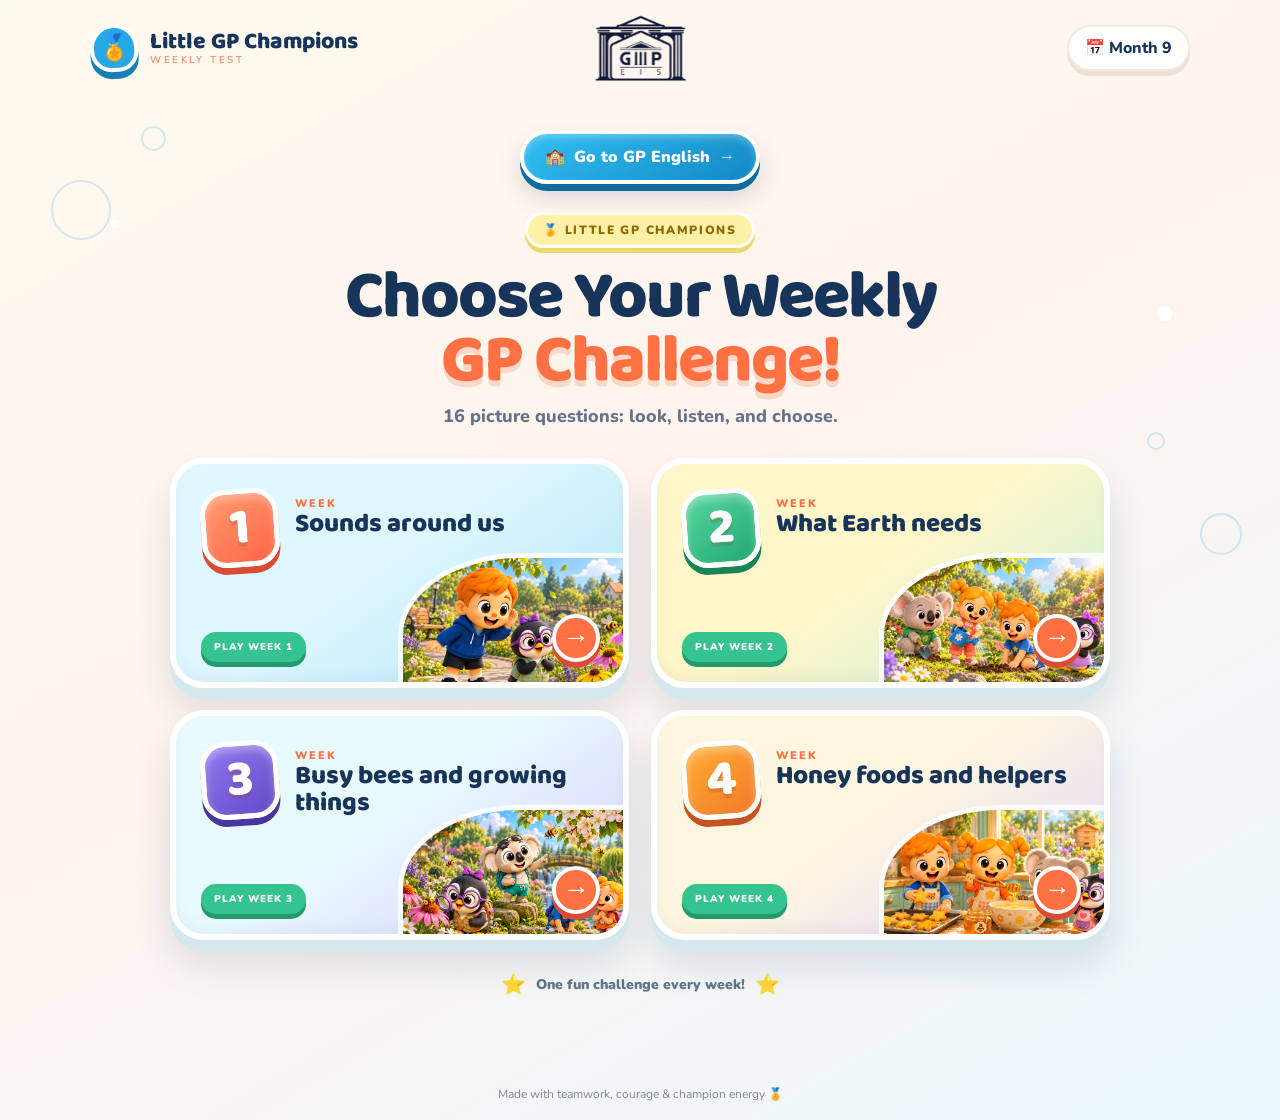
==== reports/level-b/index.html @ 857c9418 "Publish Month 9 learning site with GP portal and R2 media" ====
<!doctype html>
<html lang="en">
<head>
  <meta charset="UTF-8" />
  <meta name="viewport" content="width=device-width, initial-scale=1.0" />
  <meta name="theme-color" content="#ff7a3d" />
  <meta name="description" content="Level B Month 9 weekly learning report with phonics words, key words and sentences, comprehension, and math." />
  <title>Level B Month 9 Weekly Report</title>
  <link rel="preconnect" href="https://fonts.googleapis.com" />
  <link rel="preconnect" href="https://fonts.gstatic.com" crossorigin />
  <link href="https://fonts.googleapis.com/css2?family=Baloo+2:wght@600;700;800&family=Nunito:wght@600;700;800&display=swap" rel="stylesheet" />
  <link rel="stylesheet" href="styles.css?v=4da3e5a7cd" />
</head>
<body>
  <div class="bubble-field" aria-hidden="true"><i></i><i></i><i></i><i></i><i></i></div>
  <main class="app-shell">
    <header class="brand">
      <a href="#welcome" id="home-logo" class="logo" aria-label="Return to the Little GP Champions opening page">
        <span class="logo-mark">🏅</span>
        <span><strong>Little GP Champions</strong><small>Weekly Test</small></span>
      </a>
      <img class="school-logo" src="assets/reused/images/gip-eis-logo.webp" alt="GIP EIS school logo" decoding="async" />
      <div id="week-pill" class="week-pill">📅 Month 9</div>
    </header>

    <section id="week-select" class="screen week-select-screen active" aria-labelledby="week-select-title">
      <a class="gp-english-link" href="https://www.gpeisenglish.com/copy-of-level-a-weekly-08">
        <span aria-hidden="true">🏫</span> Go to GP English <span aria-hidden="true">→</span>
      </a>
      <div class="week-select-heading">
        <span class="week-select-kicker">🏅 LITTLE GP CHAMPIONS</span>
        <h1 id="week-select-title">Choose Your Weekly<br /><em>GP Challenge!</em></h1>
        <p>16 picture questions: look, listen, and choose.</p>
      </div>
      <div class="week-grid" aria-label="Choose a weekly test">
        <button id="week-1-btn" class="week-card week-card-ready" type="button" aria-label="Open the Week 1 weekly test">
          <span class="week-number">1</span>
          <span class="week-card-copy"><small>WEEK</small><strong>Week 1</strong></span>
          <span class="week-card-arrow" aria-hidden="true">→</span>
          <img alt="" aria-hidden="true" decoding="async" />
          <span class="ready-ribbon">PLAY WEEK 1</span>
        </button>
        <button id="week-2-btn" class="week-card week-card-ready week-two" type="button" aria-label="Open the Week 2 weekly test">
          <span class="week-number">2</span>
          <span class="week-card-copy"><small>WEEK</small><strong>Week 2</strong></span>
          <span class="week-card-arrow" aria-hidden="true">→</span>
          <img alt="" aria-hidden="true" decoding="async" />
          <span class="ready-ribbon">PLAY WEEK 2</span>
        </button>
        <button id="week-3-btn" class="week-card week-card-ready week-three" type="button" aria-label="Open the Week 3 weekly test">
          <span class="week-number">3</span>
          <span class="week-card-copy"><small>WEEK</small><strong>Week 3</strong></span>
          <span class="week-card-arrow" aria-hidden="true">→</span>
          <img alt="" aria-hidden="true" decoding="async" />
          <span class="ready-ribbon">PLAY WEEK 3</span>
        </button>
        <button id="week-4-btn" class="week-card week-card-ready week-four" type="button" aria-label="Open the Week 4 weekly test">
          <span class="week-number">4</span>
          <span class="week-card-copy"><small>WEEK</small><strong>Week 4</strong></span>
          <span class="week-card-arrow" aria-hidden="true">→</span>
          <img alt="" aria-hidden="true" decoding="async" />
          <span class="ready-ribbon">PLAY WEEK 4</span>
        </button>
      </div>
      <div class="week-select-footer"><span>⭐</span> One fun challenge every week! <span>⭐</span></div>
    </section>

    <section id="welcome" class="screen welcome-screen" aria-labelledby="welcome-title">
      <div class="hero-copy">
        <button id="all-weeks-btn" class="all-weeks-btn" type="button"><span aria-hidden="true">←</span> All Weeks</button>
        <h1 id="welcome-title">Ready for Your Weekly<br /><em>GP Challenge?</em></h1>
        <p>16 questions with pictures and listening.</p>
        <label class="name-label" for="student-name">Your name</label>
        <div class="name-row">
          <input id="student-name" maxlength="20" autocomplete="given-name" placeholder="Type your name..." />
          <button id="start-btn" class="primary-btn" type="button">Let’s Go! <span>→</span></button>
        </div>
        <p id="week-learning-summary" class="week-learning-summary"></p>
        <div class="lesson-chips" aria-label="Test sections">
          <span class="pink">Aa <b>Phonics</b></span><span class="yellow">💬 <b>Words &amp; Sentences</b></span>
          <span class="blue">📖 <b>Comprehension</b></span><span class="green">123 <b>Math</b></span>
        </div>
      </div>
      <div class="grooming-scene report-hero-scene" aria-label="GP Friends welcome Level B learners">
        <div class="level-badge"><span>⭐</span><b>LEVEL B</b><small>GP Friends</small></div>
        <img id="week-hero-image" class="cycling-friends-hero" alt="GP Friends welcome the learner" decoding="async" fetchpriority="high" />
        <div class="scene-sparkles" aria-hidden="true"><span>⭐</span><span>⚽</span><span>✦</span><span>🎾</span></div>
      </div>
    </section>

    <section id="quiz" class="screen quiz-screen" aria-labelledby="question-text">
      <div class="quiz-top">
        <button id="quit-btn" class="icon-btn" type="button" aria-label="Return to start">⌂</button>
        <div class="progress-wrap">
          <div class="progress-label"><span id="section-label">Phonics</span><b id="progress-label">1 of 16</b></div>
          <div class="progress-track"><div id="progress-bar"></div></div>
        </div>
        <div id="question-paw" class="paw-count">🏅 <span>1</span></div>
      </div>
      <article class="question-card">
        <div id="mascot" class="mini-mascot" aria-hidden="true">🏀</div>
        <div id="question-tag" class="question-tag">PHONICS WORD</div>
        <h2 id="question-text"></h2>
        <p id="question-hint" class="question-hint"></p>
        <div id="question-visual" class="question-visual" hidden></div>
        <img id="question-image" class="question-image" alt="" hidden />
        <strong id="question-image-label" class="question-image-label" hidden></strong>
        <button id="question-listen-btn" class="choice-listen question-listen" type="button" aria-label="Listen to the question again"><span aria-hidden="true">🔊</span> Hear the question</button>
        <div id="choices" class="choices"></div>
        <div id="feedback" class="feedback" role="status" aria-live="polite"></div>
        <div id="practice-popup" class="practice-popup" role="status" aria-live="polite" hidden>
          <div><small>OPTIONAL: LISTEN AGAIN</small><strong id="practice-text"></strong></div>
          <button id="practice-replay" class="practice-speaker" type="button" aria-label="Hear the answer again" title="Listen again">🔊</button>
        </div>
        <button id="next-btn" class="primary-btn next-btn" type="button">Next question <span>→</span></button>
      </article>
      <p class="helper-text">Choose the answer that feels right. You’ve got this! 🌟</p>
    </section>

    <section id="results" class="screen results-screen" aria-labelledby="results-title">
      <div class="celebration" aria-hidden="true">✦ 🎉 ✦</div>
      <div class="results-heading">
        <div class="medal">🏅</div>
        <div><div class="eyebrow">You crossed the finish line!</div><h1 id="results-title">Amazing work!</h1><p id="student-report-name" class="student-report-name"></p><p id="results-message"></p></div>
      </div>
      <div class="results-layout no-dressup">
        <button id="dressup-card" class="dressup-card" type="button" aria-haspopup="dialog" disabled hidden>
          <span class="dressup-badge">NEW REWARD</span>
          <span class="dressup-title">GP Friends Dress-Up</span>
          <img class="dressup-gift" src="assets/reused/images/kids-3d-present-box.webp" alt="A colorful present box containing the GP Friend dress-up reward" loading="lazy" decoding="async" />
          <span class="dressup-prompt">Tap to open the locker →</span>
        </button>
        <div class="report-main">
          <div class="results-grid">
            <article class="score-card">
              <div class="score-ring"><span id="score-number">0</span><small id="score-denominator">/ 16</small></div>
              <h2 id="score-title">Champion!</h2><p id="score-note"></p>
            </article>
            <article class="chart-card">
              <div class="card-title"><div><span class="mini-label">YOUR GP RESULTS</span><h2>Skills at a glance</h2></div><span id="percent-badge">0%</span></div>
              <div id="skill-chart" class="skill-chart"></div>
            </article>
          </div>
          <article class="analysis-card">
            <div class="analysis-icon">📣</div><div><span class="mini-label">GP FRIEND’S NOTE</span><h2>Your next learning step</h2><p id="analysis-text"></p></div>
          </article>
        </div>
      </div>
      <details class="review-card">
        <summary>See all my answers <span>⌄</span></summary>
        <div id="answer-review" class="answer-review"></div>
      </details>
      <div class="result-actions"><button id="print-btn" class="secondary-btn" type="button">🖨 Print report</button><button id="restart-btn" class="secondary-btn" type="button">↻ Try again</button><button id="capture-btn" class="camera-btn" type="button">📸 Capture report</button></div>
    </section>
  </main>
  <footer>Made with teamwork, courage & champion energy 🏅</footer>
  <div id="capture-modal" class="capture-modal" role="dialog" aria-modal="true" aria-labelledby="capture-title" hidden>
    <div class="capture-dialog">
      <button id="capture-close" class="capture-close" type="button" aria-label="Close report preview">×</button>
      <div class="eyebrow">Your report picture</div>
      <h2 id="capture-title">Ready to save or share!</h2>
      <div class="capture-preview"><img id="capture-image" alt="Preview of the captured weekly test report" /></div>
      <p id="share-note" class="share-note">Download it to this device or share it using an available app.</p>
      <div class="capture-actions"><button id="download-capture" class="secondary-btn" type="button">⬇ Download</button><button id="share-capture" class="primary-btn" type="button">Share report ↗</button></div>
    </div>
  </div>
  <div id="dressup-modal" class="dressup-modal" role="dialog" aria-modal="true" aria-labelledby="dressup-title" hidden>
    <div class="dressup-dialog">
      <button id="dressup-close" class="capture-close" type="button" aria-label="Close dress-up activity">×</button>
      <div class="dressup-modal-heading"><div><div class="eyebrow">Your score reward</div><h2 id="dressup-title">Champion Dress-Up!</h2><p id="dressup-unlock-message"></p></div><button id="dressup-reset" class="secondary-btn dressup-reset" type="button">↻ Start over</button></div>
      <div class="dressup-game">
        <div id="character-dropzone" class="character-dropzone" tabindex="0" aria-label="Drop unlocked clothes and accessories on the character">
          <span class="drop-hint">Drag or tap an item to dress your GP Friend</span>
          <div class="character-stage">
            <img id="dressup-character" alt="GP Friend dress-up preview" loading="lazy" decoding="async" />
            <video id="dressup-celebration-video" class="dressup-video" playsinline preload="metadata" aria-label="Dress-up celebration animation" hidden></video>
          </div>
          <div id="dressup-status" class="dressup-status" role="status" aria-live="polite">Choose your first unlocked item.</div>
          <button id="replay-clip" class="secondary-btn replay-clip" type="button" hidden>▶ Replay clip</button>
        </div>
        <div class="item-locker" aria-label="Dress-up items">
          <h3>My Locker</h3>
          <p>Unlocked items are ready to drag!</p>
          <div class="dressup-items">
            <button class="dressup-item locked" type="button" draggable="false" data-order="0" disabled aria-disabled="true"><span class="lock-mark" aria-hidden="true">🔒</span><img alt="" /><b>Reward item 1</b></button>
            <button class="dressup-item locked" type="button" draggable="false" data-order="1" disabled aria-disabled="true"><span class="lock-mark" aria-hidden="true">🔒</span><img alt="" /><b>Reward item 2</b></button>
            <button class="dressup-item locked" type="button" draggable="false" data-order="2" disabled aria-disabled="true"><span class="lock-mark" aria-hidden="true">🔒</span><img alt="" /><b>Reward item 3</b></button>
            <button class="dressup-item locked" type="button" draggable="false" data-order="3" disabled aria-disabled="true"><span class="lock-mark" aria-hidden="true">🔒</span><img alt="" /><b>Reward item 4</b></button>
          </div>
        </div>
      </div>
    </div>
  </div>
  <script src="report-period.js?v=c4a3de1f02"></script>
  <script src="assets/reused/vendor/html2canvas.min.js"></script>
  <script src="questions-month9.js?v=0c6ebce9d2"></script>
  <script src="dressup-month9.js?v=d7c10f70e8"></script>
  <script src="../shared/recorded-narration.js?v=ee9c266592"></script>
  <script src="script.js?v=e6eae04d52"></script>
</body>
</html>
---- reports/level-b/styles.css ----
:root{--ink:#17345a;--muted:#63738b;--cream:#fffaf0;--card:#fff;--pink:#ff7043;--pink-soft:#ffe5d8;--yellow:#ffc928;--yellow-soft:#fff1a8;--blue:#24a9e6;--blue-soft:#dff4ff;--green:#35c48d;--green-soft:#d9f7e9;--purple:#725bd6;--shadow:0 18px 50px rgba(26,62,105,.14)}
body .capture-export-stage{left:-20000px;pointer-events:none}
.hero-copy #welcome-title{margin-top:4px}.hero-copy #welcome-title em{display:inline-block;text-shadow:0 7px 0 #ffd0bd;transform:rotate(-2deg)}.hero-copy .name-label{margin-top:24px}.scene-sparkles span{position:absolute;z-index:6;display:grid;place-items:center;width:46px;height:46px;border:4px solid #fff;border-radius:50%;background:linear-gradient(145deg,#fff,#fff3b5);box-shadow:0 7px 0 #e7bd3e,0 13px 20px rgba(23,52,90,.18);font-size:23px}.scene-sparkles span:nth-child(1){left:-20px;top:78px;transform:rotate(-10deg)}.scene-sparkles span:nth-child(2){right:-18px;top:140px;transform:rotate(9deg)}.scene-sparkles span:nth-child(3){left:18px;bottom:30px;color:#ff7043;transform:scale(.78)}.scene-sparkles span:nth-child(4){right:28px;bottom:22px;transform:rotate(12deg) scale(.86)}
.sound-choice{background:linear-gradient(145deg,#fff,#e8f8ff)!important}.recorded-listen.speaking{border-color:var(--blue);color:#137dab;background:#dff4ff;animation:audioPulse .65s infinite alternate}@keyframes audioPulse{to{transform:translateY(-2px);box-shadow:inset 0 4px 8px rgba(255,255,255,.8),0 7px 0 #83d6f3,0 12px 20px rgba(36,169,230,.2)}}
.sound-choice:has(.sound-choice-picture){min-height:245px;padding:12px}.sound-choice .sound-choice-picture{width:min(180px,100%);height:auto;aspect-ratio:1;object-fit:cover;margin:0 auto 10px;border:4px solid #fff;border-radius:22px;box-shadow:0 6px 14px rgba(23,52,90,.13)}.sound-choice-label{font:900 19px "Nunito",sans-serif}.sound-choice small{margin-top:4px}
.sound-choice:has(.sound-choice-letter){min-height:230px;padding:16px}.sound-choice-letter{display:grid;place-items:center;width:150px;height:150px;margin:0 auto 8px;border:5px solid #fff;border-radius:34px;background:linear-gradient(145deg,#ffd862,#ff9f43);box-shadow:0 8px 0 #de7c21,0 14px 24px rgba(37,52,88,.2);color:#fff;font:900 112px/1 "Baloo 2",sans-serif;text-shadow:0 5px 0 rgba(105,54,15,.2)}
.sound-choice.listening-locked{border-color:#ddd6cf!important;background:linear-gradient(145deg,#f7f4f1,#ece7e2)!important;color:#8a8290;opacity:.72;box-shadow:inset 0 -5px 9px rgba(23,52,90,.035),0 4px 0 #d7d0ca!important;cursor:not-allowed}.recorded-listen.heard{border-color:var(--green);background:var(--green-soft);color:#277f62}.recorded-listen.heard b{display:grid;place-items:center;width:20px;height:20px;border-radius:50%;background:var(--green);color:#fff;font-size:12px}
.cycling-friends-hero{position:absolute;inset:0;width:100%;height:100%;object-fit:cover;border-radius:inherit}.report-hero-scene .welcome-podium{left:20%;right:20%;bottom:18px;height:58px;background:linear-gradient(145deg,rgba(255,141,91,.96),rgba(255,102,71,.96));backdrop-filter:blur(3px)}
.capture-export .score-card,.capture-export .chart-card,.capture-export .analysis-card{box-shadow:none!important;border:2px solid #eadfd7}.capture-export .dressup-card{box-shadow:none!important}
@media(max-width:760px){.report-hero-scene{min-height:450px!important}.character-card{top:78px;height:305px}.welcome-podium{bottom:26px;height:62px}.report-hero-scene .scene-tag{display:none}}
.report-hero-scene{overflow:visible!important;background:linear-gradient(145deg,#dff7ff,#bee9fb 55%,#fff1b7)!important;border:8px solid #fff;box-shadow:inset 0 0 0 7px rgba(36,169,230,.16),0 22px 0 #acddeb,0 34px 50px rgba(23,52,90,.2)!important}.level-badge{position:absolute;z-index:5;top:-28px;left:50%;transform:translateX(-50%) rotate(-2deg);display:grid;grid-template-columns:auto auto;align-items:center;gap:0 7px;padding:8px 22px;border:5px solid #fff;border-radius:22px;background:linear-gradient(145deg,#ffdd54,#ffad28);color:#17345a;box-shadow:0 8px 0 #e99520,0 14px 24px rgba(117,76,14,.2)}.level-badge span{grid-row:1/3;font-size:27px}.level-badge b{font:800 20px/1 "Baloo 2"}.level-badge small{font-weight:900;letter-spacing:1px}.character-card{position:absolute;z-index:3;top:72px;width:46%;height:335px;padding:33px 10px 8px;border:6px solid #fff;border-radius:34px;background:#fff;box-shadow:inset 0 0 0 4px rgba(36,169,230,.12),0 14px 0 #9edbea,0 23px 32px rgba(23,52,90,.18);overflow:hidden}.character-card.boy-card{left:3%;transform:rotate(-4deg)}.character-card.girl-card{right:3%;transform:rotate(4deg);box-shadow:inset 0 0 0 4px rgba(255,112,67,.12),0 14px 0 #ffc4ad,0 23px 32px rgba(23,52,90,.18)}.character-card span{position:absolute;z-index:2;top:9px;left:50%;transform:translateX(-50%);padding:4px 14px;border-radius:99px;background:#17345a;color:#fff;font:800 13px "Baloo 2";letter-spacing:1px}.character-card img{width:100%;height:100%;object-fit:cover;border-radius:20px}.welcome-podium{position:absolute;z-index:4;left:14%;right:14%;bottom:35px;height:70px;display:grid;place-items:center;border:5px solid #fff;border-radius:20px 20px 35px 35px;background:linear-gradient(#ff8d5b,#ff6647);box-shadow:0 12px 0 #d94935,0 20px 28px rgba(91,42,29,.24)}.welcome-podium span{padding:7px 16px;border-radius:99px;background:#fff;color:#17345a;font:900 13px "Nunito";letter-spacing:1px}.report-hero-scene .scene-tag{z-index:6;left:-22px!important;bottom:-30px!important}.capture-export-stage{position:fixed;z-index:-9999;left:-20000px;top:0;width:1200px;padding:34px 40px;background:#fff9ef}.results-screen.capture-export{display:block!important;width:1120px!important;max-width:none!important;margin:0!important;padding:22px 28px 30px!important;background:linear-gradient(145deg,#fffaf0,#eefaff);font-family:"Nunito",sans-serif}.capture-export .celebration{font-size:22px;line-height:1;margin:0 0 4px}.capture-export .results-heading{margin:0 0 14px;gap:16px}.capture-export .results-heading h1{font-size:38px;margin:0}.capture-export .results-heading .eyebrow{font-size:11px}.capture-export .results-heading p{font-size:12px}.capture-export .medal{width:72px;height:72px;font-size:42px;border-width:4px;box-shadow:0 6px 0 #ffd86d}.capture-export .results-layout{grid-template-columns:230px minmax(0,1fr);gap:16px}.capture-export .dressup-card{padding:16px 12px;min-height:0;border-width:3px;box-shadow:0 10px 0 #b4e9dc}.capture-export .dressup-title{font-size:20px;margin-top:7px}.capture-export .dressup-gift{max-width:145px;margin-top:2px;filter:none}.capture-export .dressup-prompt{font-size:10px;margin-top:7px;padding:6px 9px}.capture-export .results-grid{grid-template-columns:.75fr 1.7fr;gap:16px}.capture-export .score-card,.capture-export .chart-card{padding:20px}.capture-export .score-ring{width:118px;height:118px;border-width:7px;padding-top:30px}.capture-export .score-ring span{font-size:39px}.capture-export .score-card h2{font-size:22px;margin-top:10px}.capture-export .card-title h2,.capture-export .analysis-card h2{font-size:20px}.capture-export .skill-chart{margin-top:13px;gap:10px}.capture-export .skill-row{grid-template-columns:92px 1fr 34px;gap:10px;font-size:12px}.capture-export .bar-track{height:15px}.capture-export .analysis-card{margin-top:15px;padding:17px 21px;gap:14px}.capture-export .analysis-icon{width:50px;height:50px;font-size:29px}.capture-export .analysis-card p{font-size:12px;line-height:1.35}.capture-export .review-card,.capture-export .result-actions{display:none!important}body .primary-btn,body .camera-btn{border:3px solid rgba(255,255,255,.8);box-shadow:inset 0 5px 8px rgba(255,255,255,.25),0 7px 0 #d54c3a,0 12px 20px rgba(23,52,90,.16)!important}body .camera-btn{box-shadow:inset 0 5px 8px rgba(255,255,255,.25),0 7px 0 #1888bd,0 12px 20px rgba(23,52,90,.16)!important}body .secondary-btn,body .choice-listen{box-shadow:inset 0 4px 8px rgba(255,255,255,.8),0 5px 0 #ddd1c6,0 9px 15px rgba(23,52,90,.1)}body .question-card,body .score-card,body .chart-card,body .analysis-card,body .review-card{border:5px solid #fff;box-shadow:inset 0 -5px 10px rgba(23,52,90,.035),0 13px 0 rgba(208,224,230,.8),0 24px 45px rgba(23,52,90,.14)}body .choice{border-width:4px;box-shadow:inset 0 -6px 10px rgba(23,52,90,.04),0 7px 0 #ded5cd,0 12px 18px rgba(23,52,90,.1)}body .choice:hover:not(:disabled){box-shadow:inset 0 -6px 10px rgba(23,52,90,.04),0 9px 0 #9eddf3,0 15px 22px rgba(23,52,90,.13)}
.question-image{display:block;width:min(240px,70%);aspect-ratio:1;object-fit:cover;margin:0 auto 18px;border:5px solid #fff;border-radius:28px;box-shadow:0 8px 22px rgba(45,91,120,.16)}.question-image.wide{width:min(560px,96%);aspect-ratio:16/9;object-fit:contain;background:#fff}.question-image[hidden]{display:none}
.question-image-label{display:table;position:relative;z-index:2;margin:-72px auto 30px;padding:10px 22px;border:4px solid #fff;border-radius:999px;background:linear-gradient(145deg,#7858d8,#5139ac);color:#fff;font-size:clamp(16px,2.5vw,23px);font-weight:1000;letter-spacing:.06em;line-height:1;box-shadow:0 6px 0 #392887,0 10px 20px rgba(55,39,132,.22)}.question-image-label[hidden]{display:none}
.question-visual{margin:0 auto 22px}.question-visual[hidden]{display:none}.number-comparison{display:flex;align-items:center;justify-content:center;gap:28px}.math-number{display:grid;place-items:center;width:130px;height:130px;border-radius:30px;color:#fff;font:800 94px/1 "Baloo 2";text-shadow:0 5px 0 rgba(20,52,90,.28),0 9px 16px rgba(20,52,90,.22);border:6px solid rgba(255,255,255,.8);box-shadow:inset 0 10px 12px rgba(255,255,255,.4),inset 0 -12px 15px rgba(20,52,90,.18),0 10px 0 #157dae,0 17px 24px rgba(20,52,90,.2);transform:rotate(-4deg)}.math-number.number-1{background:linear-gradient(145deg,#42c5ff,#168fd0)}.math-number.number-2{background:linear-gradient(145deg,#ff9870,#ff5e45);box-shadow:inset 0 10px 12px rgba(255,255,255,.4),inset 0 -12px 15px rgba(90,25,15,.16),0 10px 0 #d84432,0 17px 24px rgba(90,25,15,.18);transform:rotate(4deg)}.math-vs{color:var(--muted);font:800 22px "Baloo 2"}.pattern-strip{display:flex;align-items:center;justify-content:center;gap:12px}.pattern-tile{display:grid;place-items:center;width:120px;height:120px;border:4px solid #fff;border-radius:24px;background:#dff4ff;box-shadow:0 7px 0 #b7dcec;overflow:hidden}.pattern-tile img{width:100%;height:100%;object-fit:cover}.pattern-tile.empty{border:5px dashed #ff9c44;background:#fff7df;color:#ff7a3d;font:800 62px "Baloo 2";box-shadow:none}.choice-picture{display:block;width:110px;height:110px;object-fit:cover;margin:0 auto 7px;border-radius:20px}.choice:has(.choice-picture){padding:10px;min-height:170px}.choice>span{display:block}
@media(max-width:560px){.number-comparison{gap:13px}.math-number{width:96px;height:96px;border-radius:23px;font-size:70px}.pattern-strip{gap:6px}.pattern-tile{width:72px;height:72px;border-radius:16px}.pattern-tile.empty{font-size:42px}.choice-picture{width:88px;height:88px}}
.logo-mark{background:var(--blue)!important;box-shadow:0 7px 0 #1680b6!important}.grooming-scene{background:linear-gradient(145deg,#dff5ff,#bce8fb)!important}.pet{font-size:145px!important;top:105px!important}.shower{right:58px!important;top:48px!important;transform:rotate(8deg)!important}.tub{top:290px!important;width:330px!important;height:92px!important;background:repeating-linear-gradient(90deg,#ff7043 0 28px,#fff 28px 56px)!important;border-radius:15px!important;box-shadow:0 14px 0 #dc5730!important}.tub span{margin-top:19px!important;background:#17345a!important;color:#fff!important;letter-spacing:2px!important}.foam{top:242px!important;color:inherit!important;font-size:37px!important;letter-spacing:9px!important}.scene-tag{border-color:var(--green)!important}.mini-mascot{background:var(--yellow-soft)!important}
.results-heading .student-report-name{display:inline-block;margin:0 0 5px;padding:5px 14px;border-radius:99px;background:var(--pink-soft);color:#c9485d;font:800 18px "Baloo 2"}
.practice-popup{display:flex;align-items:center;justify-content:center;gap:14px;width:min(560px,100%);margin:12px auto 20px;padding:15px 20px;border:4px solid #fff;border-radius:22px;background:linear-gradient(145deg,#fff3a9,#ffd45f);color:var(--ink);box-shadow:inset 0 4px 8px rgba(255,255,255,.65),0 7px 0 #e7aa2e,0 13px 24px rgba(80,58,20,.16);text-align:left;animation:practice-pop .35s cubic-bezier(.2,1.5,.5,1)}.practice-popup[hidden]{display:none}.practice-speaker{display:grid;place-items:center;flex:0 0 auto;width:49px;height:49px;padding:0;border:3px solid #fff;border-radius:50%;background:var(--blue);font-size:25px;box-shadow:0 4px 0 #238abb;cursor:pointer;transition:.15s transform,.15s box-shadow}.practice-speaker:hover{transform:translateY(-2px);box-shadow:0 6px 0 #238abb}.practice-speaker:active{transform:translateY(3px);box-shadow:0 1px 0 #238abb}.practice-speaker:focus-visible{outline:4px solid var(--pink);outline-offset:3px}.practice-popup div{display:grid;flex:1;gap:2px}.practice-popup small{color:#9a6810;font-size:10px;font-weight:900;letter-spacing:1.5px}.practice-popup strong{font:800 clamp(18px,3vw,25px)/1.18 "Baloo 2"}@keyframes practice-pop{from{opacity:0;transform:translateY(12px) scale(.92)}to{opacity:1;transform:none}}
.answer-celebration{position:relative;z-index:4;transform-origin:center;will-change:transform,filter;outline:6px solid rgba(255,201,40,.45);outline-offset:5px}.fx-letter-pop{animation:letterAnswerPop 2.6s cubic-bezier(.2,.9,.25,1) both}.fx-octopus-wave{animation:octopusAnswerWave 2.6s ease-in-out both}.fx-olive-roll{animation:oliveAnswerRoll 2.6s ease-in-out both}.fx-omelet-hop{animation:omeletAnswerHop 2.6s cubic-bezier(.3,.8,.25,1) both}.fx-sentence-shine{animation:sentenceAnswerShine 2.6s ease-in-out both}.fx-sport-cheer{animation:sportAnswerCheer 2.6s ease-in-out both}.fx-picture-cheer{animation:pictureAnswerCheer 2.6s cubic-bezier(.25,.8,.3,1) both}.fx-sort-snap{animation:sortAnswerSnap 2.6s cubic-bezier(.2,.9,.25,1) both}.fx-number-jump{animation:numberAnswerJump 2.6s cubic-bezier(.25,.8,.25,1) both}.correct-spark-burst{position:absolute;z-index:3;inset:0;overflow:hidden;border-radius:34px;pointer-events:none}.correct-spark-burst span{--angle:calc(var(--spark)*45deg);position:absolute;left:50%;top:48%;color:#ffc928;font-size:clamp(20px,4vw,38px);text-shadow:0 3px 0 #fff;opacity:0;animation:sparkFly 1.25s ease-out calc(var(--spark)*.055s) 2}.correct-spark-burst span:nth-child(3n){color:#35c48d}.correct-spark-burst span:nth-child(3n+2){color:#24a9e6}@keyframes letterAnswerPop{0%{transform:scale(1) rotate(0);filter:none}18%{transform:scale(1.14) rotate(-8deg);filter:drop-shadow(0 12px 10px rgba(255,201,40,.45))}36%{transform:scale(1.07) rotate(8deg)}54%{transform:scale(1.14) rotate(-5deg)}72%{transform:scale(1.06) rotate(4deg)}100%{transform:scale(1) rotate(0);filter:none}}@keyframes octopusAnswerWave{0%,100%{transform:translateY(0) rotate(0);filter:none}20%{transform:translateY(-15px) rotate(-5deg);filter:saturate(1.15) drop-shadow(0 14px 10px rgba(36,169,230,.28))}40%{transform:translateY(-5px) rotate(5deg)}60%{transform:translateY(-14px) rotate(-4deg)}80%{transform:translateY(-4px) rotate(3deg)}}@keyframes oliveAnswerRoll{0%,100%{transform:translateX(0) rotate(0);filter:none}20%{transform:translateX(-18px) rotate(-9deg);filter:saturate(1.18) drop-shadow(0 13px 10px rgba(53,196,141,.3))}40%{transform:translateX(16px) rotate(8deg)}60%{transform:translateX(-11px) rotate(-6deg)}80%{transform:translateX(7px) rotate(4deg)}}@keyframes omeletAnswerHop{0%,100%{transform:translateY(0) scale(1);filter:none}18%{transform:translateY(-24px) scale(1.05,.96);filter:saturate(1.18) drop-shadow(0 18px 10px rgba(255,112,67,.25))}34%{transform:translateY(0) scale(.98,1.04)}52%{transform:translateY(-14px) scale(1.03,.98)}68%{transform:translateY(0) scale(.99,1.02)}84%{transform:translateY(-7px)}}@keyframes sentenceAnswerShine{0%,100%{transform:scale(1);filter:none}20%{transform:scale(1.07) rotate(-2deg);filter:brightness(1.08) saturate(1.18) drop-shadow(0 0 18px rgba(255,201,40,.75))}40%{transform:scale(1.03) rotate(2deg);filter:brightness(1.14) saturate(1.2) drop-shadow(0 0 28px rgba(255,201,40,.9))}60%{transform:scale(1.07) rotate(-1deg);filter:brightness(1.08) saturate(1.16) drop-shadow(0 0 18px rgba(36,169,230,.55))}80%{transform:scale(1.03) rotate(1deg)}}@keyframes sportAnswerCheer{0%,100%{transform:scale(1) rotate(0);filter:none}18%{transform:scale(1.06) rotate(-2deg);filter:saturate(1.18) drop-shadow(0 14px 13px rgba(36,169,230,.32))}36%{transform:scale(1.03) rotate(2deg)}54%{transform:scale(1.07) rotate(-1.5deg)}72%{transform:scale(1.03) rotate(1.5deg)}90%{transform:scale(1.05)}}@keyframes pictureAnswerCheer{0%,100%{transform:translateY(0) scale(1);filter:none}20%{transform:translateY(-15px) scale(1.035) rotate(-1.5deg);filter:saturate(1.14) drop-shadow(0 15px 12px rgba(53,196,141,.28))}40%{transform:translateY(-3px) scale(1.02) rotate(1.5deg)}60%{transform:translateY(-12px) scale(1.04) rotate(-1deg)}80%{transform:translateY(-2px) scale(1.015) rotate(1deg)}}@keyframes sortAnswerSnap{0%,100%{transform:scale(1);filter:none}18%{transform:scale(1.075) rotate(-2deg);filter:saturate(1.18) drop-shadow(0 16px 12px rgba(114,91,214,.28))}34%{transform:scale(1.02) rotate(2deg)}52%{transform:scale(1.065) rotate(-1deg)}70%{transform:scale(1.025) rotate(1deg)}88%{transform:scale(1.045)}}@keyframes numberAnswerJump{0%,100%{transform:translateY(0) scale(1);filter:none}18%{transform:translateY(-22px) scale(1.08,.95);filter:drop-shadow(0 18px 10px rgba(255,201,40,.38))}34%{transform:translateY(0) scale(.97,1.05)}50%{transform:translateY(-13px) scale(1.05,.97)}66%{transform:translateY(0) scale(.99,1.02)}82%{transform:translateY(-6px)}}@keyframes sparkFly{0%{opacity:0;transform:translate(-50%,-50%) rotate(0) scale(.35)}15%{opacity:1}70%{opacity:1}100%{opacity:0;transform:translate(calc(-50% + cos(var(--angle))*210px),calc(-50% + sin(var(--angle))*180px)) rotate(220deg) scale(1.15)}}@media(prefers-reduced-motion:reduce){.answer-celebration,.correct-spark-burst span{animation:none!important}.answer-celebration{outline-color:var(--yellow)}}
.choice-wrap{display:flex;flex-direction:column;gap:10px}.choice-wrap .choice{width:100%}.choice-listen{align-self:center;display:inline-flex;align-items:center;gap:7px;padding:8px 14px;border:2px solid #cdeaf8;border-radius:99px;background:var(--blue-soft);color:#287da7;font-weight:900;font-size:13px;cursor:pointer;box-shadow:0 3px 0 #b9dfef;transition:.2s transform,.2s box-shadow}.choice-listen span{font-size:17px}.choice-listen:hover{transform:translateY(-2px);box-shadow:0 5px 0 #b9dfef}.choice-listen:active{transform:translateY(2px);box-shadow:0 1px 0 #b9dfef}.choice-listen.speaking{background:var(--yellow-soft);border-color:#ffe184;color:#936d09}
.choice-ball-group{display:grid!important;grid-template-columns:repeat(3,minmax(0,1fr));align-items:center;gap:4px;width:min(300px,100%);margin:auto}.choice-ball-group img{display:block;width:100%;aspect-ratio:1;object-fit:contain}.choice:has(.choice-ball-group){min-height:230px;padding:12px;background:linear-gradient(145deg,#fff,#f6fbff)}@media(max-width:560px){.choice-ball-group{width:min(245px,100%);gap:2px}.choice:has(.choice-ball-group){min-height:205px;padding:9px}}
.question-listen{margin:0 0 25px;padding:10px 17px;font-size:14px}
.results-layout{display:grid;grid-template-columns:270px minmax(0,1fr);gap:20px;align-items:stretch}.report-main{min-width:0}.dressup-card{position:relative;display:flex;flex-direction:column;align-items:center;justify-content:center;min-height:100%;padding:28px 22px;border:3px solid #bfe8d5;border-radius:28px;background:linear-gradient(155deg,#e9fff4,#dff5ff);color:var(--ink);box-shadow:var(--shadow);cursor:pointer;overflow:hidden;transition:.25s transform,.25s box-shadow,.25s border-color}.dressup-card::before,.dressup-card::after{content:"";position:absolute;border-radius:50%;background:rgba(255,255,255,.55)}.dressup-card::before{width:90px;height:90px;left:-35px;top:-30px}.dressup-card::after{width:65px;height:65px;right:-22px;bottom:-18px}.dressup-card:hover{transform:translateY(-4px);box-shadow:0 23px 55px rgba(26,62,105,.2);border-color:var(--green)}.dressup-card:focus-visible{outline:5px solid var(--yellow-soft);outline-offset:3px}.dressup-badge{position:relative;z-index:1;padding:5px 10px;border-radius:99px;background:var(--green);color:#fff;font-size:10px;font-weight:900;letter-spacing:1.4px}.dressup-title{position:relative;z-index:1;margin-top:12px;font:800 25px "Baloo 2"}.athlete-figure{position:relative;z-index:1;font-size:98px;line-height:1.2;margin:8px 0}.outfit-row{position:relative;z-index:1;font-size:31px;letter-spacing:7px}.dressup-prompt{position:relative;z-index:1;margin-top:16px;padding:9px 13px;border-radius:99px;background:#fff;color:#277f62;font-size:12px;font-weight:900}.dressup-details{position:relative;z-index:1;display:none;margin-top:13px;color:var(--muted);font-size:12px;line-height:1.45}.dressup-card.open{border-color:var(--yellow);background:linear-gradient(155deg,#fff6c9,#e8fff5)}.dressup-card.open .dressup-details{display:block}.dressup-card.open .dressup-prompt{background:var(--yellow);color:var(--ink)}
.dressup-gift{position:relative;z-index:1;display:block;width:100%;max-width:225px;aspect-ratio:1;object-fit:contain;margin:7px auto 0;border-radius:22px;filter:drop-shadow(0 12px 12px rgba(23,52,90,.16));transition:.25s transform}.dressup-gift.character-reward{background:#fff;padding:3px}.dressup-card:hover .dressup-gift{transform:scale(1.035) rotate(-1deg)}
.dressup-modal{position:fixed;inset:0;z-index:1100;display:grid;place-items:center;padding:18px;background:rgba(23,52,90,.76);backdrop-filter:blur(8px)}.dressup-modal[hidden]{display:none}.dressup-dialog{position:relative;width:min(1050px,100%);max-height:94vh;overflow:auto;padding:30px;border:5px solid #fff;border-radius:32px;background:linear-gradient(145deg,#fffaf0,#e8f8ff);box-shadow:0 28px 90px rgba(13,29,52,.42)}.dressup-modal-heading{display:flex;align-items:center;justify-content:space-between;gap:20px;padding-right:45px;margin-bottom:18px}.dressup-modal-heading h2{font:800 34px "Baloo 2";margin:2px 0}.dressup-modal-heading p{margin:0;color:var(--muted);font-weight:800}.dressup-reset{padding:11px 16px;white-space:nowrap}.dressup-game{display:grid;grid-template-columns:minmax(0,1.25fr) minmax(300px,.75fr);gap:20px}.character-dropzone{position:relative;min-height:560px;display:flex;flex-direction:column;align-items:center;justify-content:center;padding:45px 20px 18px;border:4px dashed #acdcec;border-radius:28px;background:#fff;transition:.2s border-color,.2s background}.character-dropzone.drag-over{border-color:var(--green);background:#effff7}.character-dropzone img,.dressup-video{display:block;width:100%;max-width:510px;max-height:500px;object-fit:contain;border-radius:20px}.dressup-video[hidden]{display:none}.drop-hint{position:absolute;top:14px;padding:7px 13px;border-radius:99px;background:var(--blue-soft);color:#287da7;font-size:12px;font-weight:900}.dressup-status{min-height:28px;margin-top:6px;color:#277f62;font-weight:900;text-align:center}.item-locker{padding:22px;border:3px solid #fff;border-radius:28px;background:rgba(255,255,255,.72)}.item-locker h3{font:800 25px "Baloo 2";margin:0}.item-locker>p{color:var(--muted);font-size:12px;font-weight:800;margin:0 0 14px}.dressup-items{display:grid;grid-template-columns:1fr 1fr;gap:12px}.dressup-item{position:relative;min-width:0;padding:8px;border:3px solid #d8edf5;border-radius:19px;background:#fff;color:var(--ink);cursor:grab;overflow:hidden;transition:.2s transform,.2s border-color,.2s box-shadow}.dressup-item img{display:block;width:100%;aspect-ratio:1;object-fit:contain;border-radius:12px}.dressup-item b{display:block;padding:4px;font-size:13px}.dressup-item:not(.locked):hover{transform:translateY(-3px);border-color:var(--blue);box-shadow:0 7px 15px rgba(36,169,230,.15)}.dressup-item:active{cursor:grabbing}.dressup-item.locked{filter:grayscale(.9);opacity:.55;cursor:not-allowed}.dressup-item.applied{border-color:var(--green);background:var(--green-soft);cursor:default}.lock-mark{display:none;position:absolute;z-index:2;right:8px;top:8px;width:32px;height:32px;border-radius:50%;background:#fff;place-items:center;box-shadow:0 3px 8px rgba(20,30,50,.2)}.dressup-item.locked .lock-mark{display:grid}@media(max-width:760px){.dressup-modal{padding:8px}.dressup-dialog{padding:22px 13px}.dressup-modal-heading{align-items:flex-start;flex-direction:column;padding-right:45px}.dressup-modal-heading h2{font-size:28px}.dressup-game{grid-template-columns:1fr}.character-dropzone{min-height:410px}.character-dropzone img,.dressup-video{max-height:350px}.item-locker{padding:15px}.dressup-items{grid-template-columns:repeat(4,1fr)}.dressup-item{padding:5px}.dressup-item b{font-size:10px}}@media(max-width:480px){.dressup-items{grid-template-columns:1fr 1fr}}
.character-stage{position:relative;width:100%;max-width:510px}.character-stage #dressup-character{width:100%;max-width:none}.character-stage .dressup-video{position:absolute;z-index:3;inset:0;width:100%;height:100%;max-width:none;max-height:none;object-fit:cover;object-position:center;background:#fff}.character-stage .dressup-video[hidden]{display:none}
.replay-clip{margin-top:6px;padding:10px 17px;font-size:13px}.replay-clip[hidden]{display:none}
.brand{display:grid!important;grid-template-columns:1fr auto 1fr;gap:20px}.school-logo{display:block;width:112px;height:76px;object-fit:contain;justify-self:center;mix-blend-mode:multiply}.week-pill{justify-self:end}@media(max-width:620px){.brand{grid-template-columns:1fr auto;gap:10px;height:auto!important;padding:10px 0}.school-logo{grid-column:1/-1;grid-row:1;width:90px;height:58px}.logo{grid-column:1;grid-row:2}.week-pill{grid-column:2;grid-row:2}.logo strong{font-size:17px}.logo-mark{width:41px;height:41px;font-size:21px}}
@media(max-width:760px){.results-layout{grid-template-columns:1fr}.dressup-card{min-height:340px}.report-main{width:100%}}
@media print{.results-layout{grid-template-columns:210px minmax(0,1fr);gap:14px;break-inside:avoid}.dressup-card{padding:16px 12px;min-height:0;box-shadow:none;border-width:2px}.dressup-title{font-size:19px;margin-top:7px}.dressup-gift{max-width:135px;margin-top:2px;filter:none}.dressup-prompt{font-size:9px;margin-top:8px;padding:5px 8px}.dressup-details{font-size:9px}.dressup-badge{font-size:8px}.report-main{min-width:0}}
.camera-btn{border:0;border-radius:16px;padding:16px 22px;background:var(--blue);color:#fff;font-weight:900;font-size:16px;cursor:pointer;box-shadow:0 7px 0 #3499c9;transition:.2s transform,.2s box-shadow}.camera-btn:hover{transform:translateY(-2px);box-shadow:0 9px 0 #3499c9}.camera-btn:active{transform:translateY(5px);box-shadow:0 2px 0 #3499c9}.camera-btn:disabled{opacity:.65;cursor:wait}.capture-modal{position:fixed;inset:0;z-index:1000;display:grid;place-items:center;padding:20px;background:rgba(34,43,65,.72);backdrop-filter:blur(7px)}.capture-modal[hidden]{display:none}.capture-dialog{position:relative;width:min(760px,100%);max-height:92vh;overflow:auto;padding:32px;border:5px solid #fff;border-radius:30px;background:var(--cream);box-shadow:0 25px 80px rgba(25,31,49,.35);text-align:center}.capture-dialog h2{font:800 31px "Baloo 2";margin:4px 0 17px}.capture-close{position:absolute;right:16px;top:14px;width:42px;height:42px;border:2px solid #eadfd7;border-radius:50%;background:#fff;color:var(--ink);font-size:28px;line-height:1;cursor:pointer}.capture-preview{max-height:53vh;overflow:auto;padding:10px;border:3px solid #e8ded5;border-radius:20px;background:#fff}.capture-preview img{display:block;width:100%;height:auto;border-radius:12px}.share-note{color:var(--muted);font-size:13px;font-weight:700}.capture-actions{display:flex;justify-content:center;gap:12px;margin-top:14px}
*{box-sizing:border-box}html{scroll-behavior:smooth}body{margin:0;min-height:100vh;background:radial-gradient(circle at 9% 20%,#fff 0 4px,transparent 5px),radial-gradient(circle at 91% 28%,#fff 0 7px,transparent 8px),linear-gradient(150deg,#fffaf0 0%,#fff4ee 48%,#eaf8ff 100%);color:var(--ink);font-family:"Nunito",sans-serif;overflow-x:hidden}.app-shell{width:min(1100px,calc(100% - 32px));margin:auto;position:relative}.brand{height:96px;display:flex;align-items:center;justify-content:space-between}.logo{display:flex;align-items:center;gap:12px;text-decoration:none;color:var(--ink)}.logo-mark{display:grid;place-items:center;width:48px;height:48px;background:var(--pink);border:4px solid #fff;border-radius:50% 50% 42% 45%;box-shadow:0 7px 0 #e55a70;font-size:25px;transform:rotate(-4deg)}.logo strong,.logo small{display:block}.logo strong{font:800 23px/1 "Baloo 2"}.logo small{text-transform:uppercase;letter-spacing:2.6px;font-size:10px;color:var(--pink)}.week-pill,.paw-count{background:#fff;border:2px solid #f2e9e0;border-radius:99px;padding:10px 16px;font-weight:800;box-shadow:0 5px 0 #ede1d6}.screen{display:none}.screen.active{display:block}.welcome-screen.active{display:grid;grid-template-columns:1.05fr .95fr;align-items:center;min-height:calc(100vh - 154px);gap:65px;padding:35px 20px 70px}.eyebrow,.mini-label{color:var(--pink);font-weight:900;letter-spacing:1.7px;text-transform:uppercase;font-size:13px}.hero-copy h1,.results-heading h1{font:800 clamp(44px,6vw,74px)/.99 "Baloo 2";letter-spacing:-2.5px;margin:16px 0}.hero-copy h1 em{font-style:normal;color:var(--pink);position:relative}.hero-copy p{font-size:19px;line-height:1.6;max-width:560px;color:var(--muted)}.name-label{display:block;font-weight:900;margin:28px 0 8px}.name-row{display:flex;gap:10px}.name-row input{min-width:0;flex:1;border:3px solid #eadfd7;border-radius:16px;padding:15px 17px;font:700 16px "Nunito";outline:none;background:#fff}.name-row input:focus{border-color:var(--blue);box-shadow:0 0 0 4px var(--blue-soft)}button{font-family:inherit}.primary-btn,.secondary-btn{border:0;border-radius:16px;padding:16px 22px;font-weight:900;font-size:16px;cursor:pointer;transition:.2s transform,.2s box-shadow}.primary-btn{color:#fff;background:var(--pink);box-shadow:0 7px 0 #dc5369}.primary-btn:hover{transform:translateY(-2px);box-shadow:0 9px 0 #dc5369}.primary-btn:active{transform:translateY(5px);box-shadow:0 2px 0 #dc5369}.lesson-chips{display:flex;flex-wrap:wrap;gap:9px;margin-top:35px}.lesson-chips span{display:flex;align-items:center;gap:8px;border-radius:99px;padding:8px 13px;font-size:13px}.lesson-chips .pink{background:var(--pink-soft);color:#ca4d61}.lesson-chips .yellow{background:var(--yellow-soft);color:#936d09}.lesson-chips .blue{background:var(--blue-soft);color:#287da7}.lesson-chips .green{background:var(--green-soft);color:#2e8c67}.grooming-scene{position:relative;min-height:490px;display:flex;align-items:center;justify-content:center;border-radius:47% 53% 55% 45%/45% 40% 60% 55%;background:linear-gradient(145deg,#dff6ff,#cceefc);box-shadow:inset 0 0 0 15px rgba(255,255,255,.45)}.pet{font-size:150px;position:absolute;top:116px;z-index:2;filter:drop-shadow(0 7px 2px rgba(44,72,100,.12))}.tub{position:absolute;top:265px;width:300px;height:140px;background:#70cde5;border:8px solid #fff;border-radius:30px 30px 90px 90px;box-shadow:0 17px 0 #49a9c8;z-index:3;text-align:center}.tub span{display:inline-block;margin-top:50px;background:#fff;color:#3a9ab7;border-radius:99px;padding:8px 20px;font:800 17px "Baloo 2"}.foam{position:absolute;top:239px;z-index:4;color:#fff;font-size:50px;letter-spacing:-12px}.shower{position:absolute;right:47px;top:62px;font-size:80px;transform:rotate(-25deg)}.sparkle{position:absolute;color:var(--yellow);font-size:35px}.s1{top:70px;left:45px}.s2{bottom:75px;right:35px}.scene-tag{position:absolute;left:-30px;bottom:23px;background:#fff;border:3px solid var(--yellow);border-radius:17px;padding:13px 20px;transform:rotate(-4deg);font-size:14px;line-height:1.3;box-shadow:0 8px 20px rgba(60,60,90,.1)}.bubble-field i{position:fixed;border:2px solid rgba(89,184,230,.25);border-radius:50%;z-index:-1}.bubble-field i:nth-child(1){width:60px;height:60px;left:4%;top:20%}.bubble-field i:nth-child(2){width:25px;height:25px;left:11%;top:14%}.bubble-field i:nth-child(3){width:42px;height:42px;right:3%;top:57%}.bubble-field i:nth-child(4){width:18px;height:18px;right:9%;top:48%}.bubble-field i:nth-child(5){width:30px;height:30px;left:35%;bottom:4%}.quiz-screen.active{display:block;padding:15px 0 75px;max-width:850px;margin:auto}.quiz-top{display:grid;grid-template-columns:55px 1fr 75px;align-items:center;gap:20px;margin:12px 0 34px}.icon-btn{width:49px;height:49px;border-radius:15px;border:2px solid #eee2da;background:#fff;color:var(--ink);font-size:22px;cursor:pointer;box-shadow:0 5px 0 #eee2da}.progress-label{display:flex;justify-content:space-between;margin-bottom:8px;font-size:13px}.progress-label span{color:var(--pink);font-weight:900;text-transform:uppercase;letter-spacing:1px}.progress-track{height:13px;background:#eadfd7;border-radius:99px;overflow:hidden;border:3px solid #fff;box-shadow:0 2px 5px rgba(60,50,70,.1)}#progress-bar{height:100%;width:5%;background:linear-gradient(90deg,var(--pink),#ffad7e);border-radius:99px;transition:width .4s}.paw-count{text-align:center;padding:9px}.question-card{background:rgba(255,255,255,.94);border:4px solid #fff;border-radius:38px;padding:55px clamp(25px,7vw,75px) 42px;text-align:center;box-shadow:var(--shadow);position:relative}.mini-mascot{position:absolute;left:-32px;top:-35px;width:86px;height:86px;border-radius:50%;display:grid;place-items:center;background:var(--yellow-soft);border:7px solid #fff;font-size:48px;transform:rotate(-7deg)}.question-tag{display:inline-block;border-radius:99px;padding:7px 13px;background:var(--pink-soft);color:#d45165;font-size:12px;font-weight:900;letter-spacing:1.5px}.question-card h2{font:800 clamp(27px,4vw,42px)/1.13 "Baloo 2";margin:19px auto 8px;max-width:650px}.question-hint{margin:0 0 30px;color:var(--muted);font-weight:700}.choices{display:grid;grid-template-columns:1fr 1fr;gap:18px}.choice{min-height:105px;border:3px solid #e7ded6;border-radius:22px;background:#fff;color:var(--ink);font:800 22px "Nunito";cursor:pointer;padding:18px;transition:.2s}.choice small{display:block;color:var(--muted);font-size:12px;margin-top:5px}.choice:hover:not(:disabled){border-color:var(--blue);background:var(--blue-soft);transform:translateY(-3px)}.choice.selected.correct{border-color:var(--green);background:var(--green-soft);box-shadow:0 6px 0 #9de2c3}.choice.selected.wrong{border-color:var(--pink);background:var(--pink-soft)}.choice.reveal{border-color:var(--green);background:var(--green-soft)}.choice:disabled{cursor:default}.feedback{min-height:34px;font-weight:900;margin-top:20px}.feedback.good{color:#278a62}.feedback.try{color:#d05063}.next-btn{display:none;margin:4px auto 0;min-width:200px}.next-btn.show{display:block}.helper-text{text-align:center;color:var(--muted);font-size:13px;font-weight:800;margin-top:22px}.results-screen.active{display:block;max-width:950px;margin:auto;padding:20px 0 80px}.celebration{text-align:center;color:var(--yellow);font-size:32px;letter-spacing:20px}.results-heading{display:flex;align-items:center;justify-content:center;gap:22px;margin:5px 0 28px}.results-heading h1{font-size:52px;margin:2px 0}.results-heading p{margin:0;color:var(--muted);font-weight:700}.medal{width:95px;height:95px;border-radius:50%;background:var(--yellow-soft);display:grid;place-items:center;font-size:55px;border:6px solid #fff;box-shadow:0 8px 0 #ffd86d}.results-grid{display:grid;grid-template-columns:.78fr 1.5fr;gap:20px}.score-card,.chart-card,.analysis-card,.review-card{background:#fff;border-radius:28px;padding:30px;box-shadow:var(--shadow);border:3px solid rgba(255,255,255,.8)}.score-card{text-align:center;background:linear-gradient(150deg,#fff,#fff4e9)}.score-ring{width:150px;height:150px;border-radius:50%;display:flex;align-items:baseline;justify-content:center;margin:auto;background:conic-gradient(var(--pink) 0deg,#f0e7df 0deg);border:10px solid #fff;box-shadow:0 7px 25px rgba(71,54,87,.12);padding-top:40px}.score-ring span{font:800 50px/1 "Baloo 2"}.score-ring small{font-weight:900;color:var(--muted)}.score-card h2{font:800 28px "Baloo 2";margin:17px 0 0}.score-card p{color:var(--muted);margin:0;font-size:13px}.card-title{display:flex;align-items:center;justify-content:space-between}.card-title h2,.analysis-card h2{font:800 25px "Baloo 2";margin:0}.card-title #percent-badge{font-weight:900;color:#fff;background:var(--pink);padding:8px 12px;border-radius:99px}.skill-chart{margin-top:22px;display:grid;gap:16px}.skill-row{display:grid;grid-template-columns:105px 1fr 38px;align-items:center;gap:12px;font-weight:900}.bar-track{height:18px;border-radius:99px;background:#eee8e1;overflow:hidden}.bar-fill{height:100%;border-radius:99px;width:0;transition:width 1s ease}.analysis-card{display:flex;gap:20px;align-items:center;margin-top:20px;background:linear-gradient(100deg,#fff9d9,#fff)}.analysis-icon{font-size:35px;background:#fff;border-radius:50%;width:65px;height:65px;display:grid;place-items:center;flex:0 0 auto}.analysis-card p{margin:3px 0;color:var(--muted);line-height:1.5}.review-card{margin-top:20px;padding:0;overflow:hidden}.review-card summary{cursor:pointer;padding:22px 28px;font-weight:900;list-style:none;display:flex;justify-content:space-between}.answer-review{border-top:2px solid #f0e8e1;padding:10px 28px 25px;display:grid;gap:4px}.review-item{display:grid;grid-template-columns:28px 1fr auto;gap:10px;align-items:center;padding:10px 0;border-bottom:1px dashed #e8dfd8;font-size:14px}.review-item b{color:var(--muted)}.result-actions{display:flex;justify-content:center;gap:13px;margin-top:24px}.secondary-btn{background:#fff;border:2px solid #eadfd7;color:var(--ink);box-shadow:0 5px 0 #eadfd7}footer{text-align:center;color:#8a8290;font-size:12px;padding:18px}.shake{animation:shake .32s}@keyframes shake{25%{transform:translateX(-6px)}50%{transform:translateX(6px)}75%{transform:translateX(-3px)}}
@media(max-width:760px){.brand{height:80px}.welcome-screen.active{grid-template-columns:1fr;padding-top:20px;gap:30px}.grooming-scene{min-height:400px;order:-1}.hero-copy{text-align:center}.hero-copy h1{font-size:46px}.hero-copy p{font-size:16px}.name-row{flex-direction:column}.lesson-chips{justify-content:center}.pet{font-size:120px}.tub{width:250px}.scene-tag{left:8px}.quiz-top{grid-template-columns:45px 1fr 58px;gap:9px}.question-card{border-radius:26px;padding-top:50px}.mini-mascot{left:10px;top:-35px}.choices{grid-template-columns:1fr;gap:12px}.choice{min-height:86px}.results-grid{grid-template-columns:1fr}.results-heading{flex-direction:column;text-align:center}.analysis-card{align-items:flex-start}.logo strong{font-size:19px}.week-pill{font-size:12px}}@media(max-width:420px){.app-shell{width:min(100% - 20px,1100px)}.grooming-scene{min-height:340px}.shower{right:20px}.pet{top:90px}.tub{top:220px;height:110px}.foam{top:200px}.tub span{margin-top:34px}.scene-tag{display:none}.quiz-screen.active{padding-top:5px}.paw-count{font-size:0}.paw-count span{font-size:13px}.result-actions{flex-direction:column}.score-card,.chart-card,.analysis-card{padding:24px}.skill-row{grid-template-columns:82px 1fr 30px;font-size:13px}}
@page{size:A4 landscape;margin:10mm}
@media print{*{-webkit-print-color-adjust:exact!important;print-color-adjust:exact!important}html,body{width:100%;height:auto;background:linear-gradient(150deg,#fffaf0 0%,#fff4ee 48%,#eaf8ff 100%)!important;overflow:visible}.brand,.result-actions,.review-card,footer,.bubble-field{display:none!important}.app-shell{width:100%;max-width:none;margin:0}.results-screen,.results-screen.active{display:block!important;max-width:none;padding:0;margin:0}.celebration{display:block;font-size:20px;line-height:1;margin:0 0 2px}.results-heading{margin:0 0 12px;gap:15px}.results-heading h1{font-size:34px;margin:0}.results-heading .eyebrow{font-size:10px}.results-heading .student-report-name{font-size:14px;padding:3px 10px;margin-bottom:2px}.results-heading p{font-size:11px}.medal{width:66px;height:66px;font-size:38px;border-width:4px;box-shadow:0 5px 0 #ffd86d}.results-grid{grid-template-columns:.75fr 1.7fr;gap:14px;break-inside:avoid}.score-card,.chart-card,.analysis-card{box-shadow:none;border:2px solid #eadfd7;break-inside:avoid}.score-card,.chart-card{padding:18px}.score-ring{width:112px;height:112px;border-width:7px;padding-top:29px}.score-ring span{font-size:37px}.score-card h2{font-size:21px;margin-top:10px}.card-title h2,.analysis-card h2{font-size:19px}.card-title #percent-badge{padding:5px 9px;font-size:12px}.mini-label{font-size:9px}.skill-chart{margin-top:12px;gap:9px}.skill-row{grid-template-columns:90px 1fr 32px;gap:9px;font-size:12px}.bar-track{height:14px}.analysis-card{margin-top:14px;padding:16px 20px;gap:14px;background:linear-gradient(100deg,#fff9d9,#fff)!important}.analysis-icon{width:48px;height:48px;font-size:27px}.analysis-card p{font-size:11px;line-height:1.35}}


/* Weekly challenge selection */
.week-select-screen.active{display:block;min-height:calc(100vh - 154px);padding:34px 10px 70px}
.week-select-heading{text-align:center;max-width:760px;margin:0 auto 30px}
.week-select-kicker{display:inline-block;padding:7px 15px;border:3px solid #fff;border-radius:99px;background:var(--yellow-soft);color:#916900;box-shadow:0 5px 0 #f0d66e;font-size:12px;font-weight:900;letter-spacing:1.7px}
.week-select-heading h1{margin:18px 0 10px;font:800 clamp(42px,6vw,68px)/.94 "Baloo 2";letter-spacing:-2px}
.week-select-heading h1 em{color:var(--pink);font-style:normal;text-shadow:0 6px 0 #ffd7c7}
.week-select-heading p{margin:0;color:var(--muted);font-size:18px;font-weight:800}
.week-grid{display:grid;grid-template-columns:repeat(2,minmax(0,1fr));gap:22px;max-width:940px;margin:auto}
.week-card{position:relative;min-height:230px;display:flex;align-items:flex-start;gap:16px;padding:25px;overflow:hidden;border:6px solid #fff;border-radius:34px;color:var(--ink);text-align:left;box-shadow:inset 0 -8px 12px rgba(23,52,90,.04),0 12px 0 #d6e8ed,0 24px 38px rgba(23,52,90,.13)}
button.week-card{cursor:pointer}
.week-card-ready{background:linear-gradient(145deg,#dff7ff 0 47%,#aee5f7 100%);transition:.2s transform,.2s box-shadow}
.week-card-ready:hover{transform:translateY(-5px) rotate(-.5deg);box-shadow:inset 0 -8px 12px rgba(23,52,90,.04),0 17px 0 #92d7e9,0 30px 42px rgba(23,52,90,.16)}
.week-card-ready:active{transform:translateY(6px);box-shadow:0 5px 0 #92d7e9}
.week-number{position:relative;z-index:3;display:grid;place-items:center;flex:0 0 78px;width:78px;height:78px;border:5px solid #fff;border-radius:25px;background:linear-gradient(145deg,#ff9b6f,#ff6547);color:#fff;font:800 51px/1 "Baloo 2";text-shadow:0 4px 0 rgba(151,50,29,.2);box-shadow:inset 0 5px 8px rgba(255,255,255,.3),0 7px 0 #d94b36;transform:rotate(-4deg)}
.week-card-copy{position:relative;z-index:3;display:flex;flex-direction:column;padding-top:7px}
.week-card-copy small{color:var(--pink);font-size:11px;font-weight:900;letter-spacing:2px}
.week-card-copy strong{font:800 26px/1.05 "Baloo 2"}
.week-card-copy span{margin-top:7px;color:var(--muted);font-size:13px;font-weight:900}
.week-card-arrow{position:absolute;z-index:4;right:23px;bottom:20px;display:grid;place-items:center;width:48px;height:48px;border:4px solid #fff;border-radius:50%;background:var(--pink);color:#fff;font-size:27px;font-weight:900;box-shadow:0 6px 0 #d94b36}
.week-card-ready img{position:absolute;z-index:1;right:-20px;bottom:-36px;width:245px;height:165px;object-fit:cover;object-position:center 34%;border:5px solid rgba(255,255,255,.85);border-radius:50% 0 0 0;filter:saturate(1.08)}
.ready-ribbon,.lock-pill{position:absolute;z-index:4;left:25px;bottom:20px;padding:8px 13px;border-radius:99px;background:var(--green);color:#fff;font-size:10px;font-weight:900;letter-spacing:1px;box-shadow:0 5px 0 #239a6d}
.week-card-locked{background:linear-gradient(145deg,#fff,#f6f0eb);opacity:.88}
.week-card-locked .week-number{background:linear-gradient(145deg,#aec1d1,#7f98ad);box-shadow:inset 0 5px 8px rgba(255,255,255,.3),0 7px 0 #687f93}
.week-card-locked .week-sport{position:absolute;right:25px;bottom:17px;font-size:78px;filter:grayscale(.2);opacity:.42;transform:rotate(8deg)}
.week-two{background:linear-gradient(145deg,#fff5c7,#fff)}
.week-three{background:linear-gradient(145deg,#e6f8ff,#fff)}
.week-four{background:linear-gradient(145deg,#e7fff3,#fff)}
.lock-pill{left:auto;right:22px;top:20px;bottom:auto;background:#fff;color:#74869a;box-shadow:0 4px 0 #e2dad3}
.week-select-footer{display:flex;justify-content:center;align-items:center;gap:10px;margin:31px auto 0;color:#61768c;font:900 14px "Nunito"}
.week-select-footer span{font-size:20px}
@media(max-width:760px){.week-select-screen.active{padding-top:24px}.week-grid{grid-template-columns:1fr;max-width:520px}.week-card{min-height:205px}.week-select-heading h1{font-size:47px}.week-select-heading p{font-size:15px}.week-card-ready img{width:225px;height:150px}}
@media(max-width:440px){.week-select-heading h1{font-size:39px}.week-select-heading p{padding:0 16px}.week-card{min-height:180px;padding:18px;border-radius:27px}.week-number{width:63px;height:63px;flex-basis:63px;font-size:41px;border-radius:20px}.week-card-copy strong{font-size:21px}.week-card-ready img{right:-47px;bottom:-30px;width:205px;height:135px}.ready-ribbon{left:18px;bottom:15px}.week-card-arrow{right:16px;bottom:14px;width:42px;height:42px}.lock-pill{right:15px;top:14px}.week-card-locked .week-sport{right:18px;font-size:64px}}

/* Week 2 quiz additions */
.all-weeks-btn{display:inline-flex;align-items:center;gap:8px;margin:0 0 18px;padding:10px 17px;border:3px solid #fff;border-radius:999px;background:linear-gradient(145deg,#fff,#edf8ff);color:var(--ink);font:900 14px "Nunito",sans-serif;box-shadow:inset 0 3px 6px rgba(255,255,255,.8),0 5px 0 #c7dce7,0 9px 16px rgba(23,52,90,.11);cursor:pointer;transition:.18s transform,.18s box-shadow}
.all-weeks-btn span{font-size:19px;line-height:1}
.all-weeks-btn:hover{transform:translateY(-2px);box-shadow:inset 0 3px 6px rgba(255,255,255,.8),0 7px 0 #a9d2e4,0 12px 20px rgba(23,52,90,.14)}
.all-weeks-btn:active{transform:translateY(4px);box-shadow:0 2px 0 #a9d2e4}
.all-weeks-btn:focus-visible{outline:5px solid var(--yellow-soft);outline-offset:3px}
.week-card-ready.week-two{background:linear-gradient(145deg,#fff6c9 0 48%,#c9f3db 100%)}
.week-card-ready.week-two .week-number{background:linear-gradient(145deg,#55d69d,#23a875);box-shadow:inset 0 5px 8px rgba(255,255,255,.35),0 7px 0 #17845a}
.week-card-ready.week-two .week-sport{position:absolute;right:54px;bottom:22px;font-size:100px;opacity:.48;transform:rotate(9deg);filter:drop-shadow(0 8px 0 rgba(23,52,90,.1))}
.week-card-ready.week-three{background:linear-gradient(145deg,#e9faff 0 46%,#d9cffd 100%)}
.week-card-ready.week-three .week-number{background:linear-gradient(145deg,#8f78ee,#6549c9);box-shadow:inset 0 5px 8px rgba(255,255,255,.35),0 7px 0 #4935a1}
.week-card-ready.week-four{background:linear-gradient(145deg,#fff6df 0 46%,#e1d6ff 100%)}
.week-card-ready.week-four .week-number{background:linear-gradient(145deg,#ffad35,#f27a2a);box-shadow:inset 0 5px 8px rgba(255,255,255,.35),0 7px 0 #c55321}
.dressup-card[hidden]{display:none!important}
.results-layout.no-dressup,.capture-export .results-layout.no-dressup{grid-template-columns:minmax(0,1fr)}
.item-number-comparison .math-number{position:relative;width:170px;height:145px;overflow:hidden;background:linear-gradient(145deg,#f6fbff,#dff3ff)}
.item-number-comparison .math-number img{position:absolute;inset:4px;width:calc(100% - 8px);height:calc(100% - 8px);object-fit:contain;opacity:.58;filter:saturate(.72)}
.item-number-comparison .math-number b{position:relative;z-index:1;color:#fff;font:800 86px/1 "Baloo 2";-webkit-text-stroke:5px #ff5864;paint-order:stroke fill;text-shadow:0 5px 0 rgba(23,52,90,.26),0 9px 16px rgba(23,52,90,.2)}
.pair-pattern-strip{gap:8px}
.pair-pattern-strip .pattern-tile{width:96px;height:96px;background:linear-gradient(145deg,#fff,#e9f8ff)}
.pair-pattern-strip .pattern-tile img{object-fit:contain;padding:5px}
.choice-picture-pair{display:flex;align-items:center;justify-content:center;gap:8px;margin:0 auto 6px}
.choice-picture-pair img{width:88px;height:88px;object-fit:contain}
.choice:has(.choice-picture-pair){padding:10px;min-height:174px}
.choice.wide-picture-choice{padding:10px;min-height:245px}
.choice.wide-picture-choice .choice-picture{width:100%;height:165px;object-fit:contain;margin-bottom:8px;background:linear-gradient(145deg,#eefaff,#fff9ef)}
.dressup-card.coming-soon{cursor:default}
.dressup-card.coming-soon:hover{transform:none;box-shadow:var(--shadow);border-color:#bfe8d5}
@media(max-width:560px){.week-card-ready.week-two .week-sport{right:45px;font-size:82px}.item-number-comparison .math-number{width:125px;height:108px}.item-number-comparison .math-number b{font-size:65px;-webkit-text-stroke-width:4px}.pair-pattern-strip{display:grid;grid-template-columns:repeat(3,72px);gap:7px}.pair-pattern-strip .pattern-tile{width:72px;height:72px}.choice-picture-pair img{width:65px;height:65px}.choice:has(.choice-picture-pair){min-height:145px}}
@media(max-width:560px){.sound-choice:has(.sound-choice-letter){min-height:175px}.sound-choice-letter{width:108px;height:108px;border-radius:26px;font-size:78px}}

.question-card h2{white-space:pre-line}
.question-image.wide.compact{width:min(480px,88%)}
/* Centered route back to the matching GP English level page. */
.gp-english-link{display:flex;align-items:center;justify-content:center;gap:9px;width:max-content;max-width:calc(100% - 24px);margin:0 auto 28px;padding:12px 21px;border:4px solid #fff;border-radius:999px;background:linear-gradient(145deg,#31bff2,#1388c5);color:#fff;font:900 16px "Nunito",sans-serif;text-decoration:none;box-shadow:inset 0 4px 7px rgba(255,255,255,.28),0 7px 0 #116b9c,0 13px 23px rgba(23,52,90,.17);transition:.18s transform,.18s box-shadow}.gp-english-link:hover,.gp-english-link:focus-visible{transform:translateY(-3px);box-shadow:inset 0 4px 7px rgba(255,255,255,.28),0 10px 0 #116b9c,0 17px 27px rgba(23,52,90,.2)}.gp-english-link:active{transform:translateY(5px);box-shadow:inset 0 3px 6px rgba(255,255,255,.22),0 2px 0 #116b9c}.gp-english-link:focus-visible{outline:5px solid #fff1a8;outline-offset:3px}

/* Month 8 navigation contract: Next stays reachable without scrolling. */
.gp-english-link:disabled{pointer-events:none;opacity:.65;cursor:default}
@keyframes side-next-pop{from{opacity:0;transform:translateY(-50%) scale(.78)}to{opacity:1;transform:translateY(-50%) scale(1)}}
.question-card .next-btn{position:fixed;z-index:90;left:auto;right:max(20px,env(safe-area-inset-right));top:50%;bottom:auto;align-items:center;justify-content:center;width:142px;min-height:112px;height:auto;min-width:0;margin:0;padding:18px;border-radius:28px;font-size:20px;line-height:1.15;white-space:normal;transform:translateY(-50%)}
.question-card .next-btn.show{display:flex}
@media(min-width:1240px){.question-card .next-btn.show{animation:side-next-pop .3s cubic-bezier(.2,1.4,.5,1)}.question-card .next-btn:hover{transform:translateY(calc(-50% - 3px))}.question-card .next-btn:active{transform:translateY(calc(-50% + 5px))}}
@media(max-width:1239px){.question-card .next-btn{top:auto;right:max(12px,env(safe-area-inset-right));bottom:max(12px,env(safe-area-inset-bottom));width:min(320px,calc(100vw - 24px));min-height:58px;border-radius:18px;font-size:17px;transform:none}.question-card .next-btn:hover{transform:translateY(-2px)}.question-card .next-btn:active{transform:translateY(3px)}.quiz-screen.has-answer{padding-bottom:calc(100px + env(safe-area-inset-bottom))}}
@media(prefers-reduced-motion:reduce){.question-card .next-btn.show{animation:none}}

/* Month 9: 16 short visual tasks with no separate sound test. */
.week-learning-summary{max-width:580px;color:var(--muted);font-size:15px!important;line-height:1.5}
.question-image{object-fit:contain!important;max-height:300px}
.question-image.wide{max-height:310px;width:min(620px,100%)}
.question-image.wide.compact{width:min(360px,100%);height:auto;aspect-ratio:3/2;max-height:none}
.quiz-screen .question-card{max-width:740px;margin-left:auto;margin-right:auto}
.choice-listen:focus-visible,.practice-speaker:focus-visible{outline:4px solid #ffc928;outline-offset:4px}
.choice-picture{object-fit:contain!important}
.question-card .choices.visual-choices{grid-template-columns:repeat(2,minmax(0,1fr));align-items:stretch}
.visual-choices .choice{min-height:190px;padding:12px}
.visual-choices .choice-picture{width:100%;height:170px;aspect-ratio:auto;margin:0 auto 8px}
.question-card .choice{overflow:hidden}
.skill-row{grid-template-columns:126px 1fr 36px;font-size:13px}
.review-item span{overflow-wrap:anywhere}
.result-actions{flex-wrap:wrap}
.capture-export .skill-row{grid-template-columns:126px 1fr 34px}
@media(max-width:760px){.question-card{padding:35px 16px 24px}.report-hero-scene{min-height:320px!important}.question-image.wide{max-height:240px}.visual-choices .choice{min-height:145px;padding:9px}.visual-choices .choice-picture{height:130px}.question-card .choices.visual-choices{gap:12px}.choice-wrap{min-width:0}.choice-listen{font-size:13px;min-height:44px;padding:8px 12px}.question-card h2{font-size:clamp(27px,5vw,36px)}.skill-row{grid-template-columns:110px 1fr 34px}.question-listen{margin-bottom:18px}.question-image{max-height:235px}}
@media(max-width:420px){.visual-choices .choice-picture{height:110px}.visual-choices .choice{min-height:135px}.question-card .choices.visual-choices{gap:10px}.brand .school-logo{width:72px}.question-visual{max-width:100%}.skill-row{grid-template-columns:104px 1fr 30px;font-size:12px}.week-card-copy strong{font-size:24px}}
/* Show each new landscape scene whole, with its natural proportions. */
.report-hero-scene{min-height:0!important;border-radius:32px}
.report-hero-scene .cycling-friends-hero{position:relative;inset:auto;display:block;width:100%;height:auto;object-fit:contain;border-radius:24px}
.report-hero-scene .level-badge{width:max-content;white-space:nowrap}
.report-hero-scene .scene-sparkles{display:none}
@media(max-width:760px){.report-hero-scene .level-badge{top:-28px;padding:5px 12px;border-width:4px}.report-hero-scene .level-badge b{font-size:16px}.report-hero-scene .level-badge small{font-size:10px;letter-spacing:.6px}.report-hero-scene .level-badge span{font-size:22px}}
/* Match the updated Month 8 classroom tabs, in displayed shuffled order. */
.choice-listen[hidden]{display:none}
#choices.clock-choices .choice{min-height:0;padding:9px}
#choices.clock-choices .choice-picture{width:100%;height:auto;aspect-ratio:1;background:#fff}
#question-visual.counted-model{display:grid;width:min(560px,100%);gap:8px;margin:0 auto 22px;align-items:stretch}
#question-visual.counted-model[hidden]{display:none}
.counted-model.join-model{grid-template-columns:repeat(2,minmax(0,1fr))}
.counted-model.whole-model{grid-template-columns:1fr}
.counted-group{display:flex;flex-wrap:wrap;align-items:center;align-content:center;justify-content:center;gap:8px;padding:10px;min-width:0;border:3px solid #cde7df;border-radius:18px;background:#f4fcf8}
.counted-item{display:block;width:calc(50% - 5px);height:74px;min-width:0;object-fit:contain;filter:drop-shadow(0 3px 2px #17345a14)}
.whole-model .counted-item{width:calc(20% - 8px);height:85px}
.counted-arrows{grid-column:1/-1;color:#62a4a0;font:800 33px/1 "Nunito",sans-serif;letter-spacing:18px}
#choices.counted-choices .choice{width:100%;min-height:0;padding:14px;flex:1}
.counted-choice .counted-group{width:100%;border-color:#d9e7eb;background:#f2faff}
.counted-choice .counted-item{width:calc(33.333% - 8px);height:90px;max-width:110px}
.parts-answer{display:grid;grid-template-columns:repeat(2,minmax(0,1fr));gap:12px;width:100%}
#choices .choice>.parts-answer{display:grid;flex:1}
#choices .choice>.counted-group{display:flex}
.parts-answer .counted-group{align-content:center}
.counted-choice.has-parts.wide-items .counted-item{width:100%;max-width:none;height:68px}
.counted-choice.has-parts.tall-items .counted-item{width:100%;max-width:none;height:92px}
@media(max-width:600px){#choices.counted-choices{grid-template-columns:1fr;gap:20px}#choices.counted-choices .choice{padding:12px}.parts-answer{gap:10px}.counted-choice.has-parts.wide-items .counted-item{height:72px}.whole-model .counted-item{width:calc(33.333% - 8px);height:63px}.join-model .counted-item{height:58px}.counted-group{padding:8px;gap:7px}.counted-arrows{font-size:28px}.counted-choice .counted-item{height:92px}}
.question-image.compact:not(.wide){width:min(300px,90%);height:auto;aspect-ratio:3/2;max-height:none}
#choices.landscape-scene-choices .choice{min-height:0}
#choices.landscape-scene-choices .choice-picture{width:100%;height:auto;aspect-ratio:3/2;object-fit:contain}
#choices .choice[data-option-number]{position:relative;overflow:visible}
#choices .choice[data-option-number]::before{content:attr(data-option-number);position:absolute;top:-24px;left:8px;z-index:4;display:grid;place-items:center;box-sizing:border-box;width:50px;height:50px;border:4px solid #fff;border-radius:16px;background:linear-gradient(145deg,#c4f0ff,#85d4f5);color:#173d68;font:800 30px/1 "Baloo 2","Nunito",sans-serif;text-shadow:0 1px 0 #ffffffaa;box-shadow:inset 0 2px 0 #ffffff88,0 4px 0 #c5d9df;transform:rotate(-7deg);pointer-events:none}
#choices .choice[data-option-number="2"]::before{background:linear-gradient(145deg,#ffe3d5,#ffb99f);transform:rotate(7deg)}
#choices .choice-wrap{margin-top:22px}
@media print{.screen:not(.results-screen),.capture-modal,.dressup-modal{display:none!important}.skill-row{grid-template-columns:112px 1fr 32px}.results-heading .student-report-name{font-size:14px}}

/* Two-picture phonics choices keep both complete objects large and side by side. */
.choice-picture-group.pair-group{grid-template-columns:repeat(2,minmax(0,1fr));width:100%;gap:10px}
.choice-picture-group.pair-group img{width:100%;height:150px;aspect-ratio:auto;object-fit:contain}
@media(max-width:600px){#choices.pair-choices{grid-template-columns:1fr;gap:20px}.choice-picture-group.pair-group{gap:10px}.choice-picture-group.pair-group img{height:125px}}

/* Exact native quantities need a full-width phone answer, rather than tiny units. */
.native-count-choices .choice-picture{width:100%;height:auto;max-height:360px;aspect-ratio:3/2;object-fit:contain}
@media(max-width:600px){#choices.native-count-choices{grid-template-columns:1fr;gap:20px}#choices.native-count-choices .choice-picture{height:auto;max-height:none}}

/* Preserve the true proportions of exact clock, elapsed-time and equal-group diagrams. */
.question-image.native-diagram{width:min(800px,100%);height:auto;max-height:none;aspect-ratio:auto;object-fit:contain}.question-image.native-diagram.square-diagram{width:min(340px,90%)}

/* Only the eight Level B subtraction questions use this book-based layout. */
.quiz-screen.bee-subtraction-question{max-width:1000px}
.quiz-screen.bee-subtraction-question .question-card{max-width:1000px;padding:34px 24px 30px}
.bee-subtraction-question .question-hint{margin-bottom:16px}
#question-visual.bee-subtraction-model{width:100%;max-width:none;margin-bottom:18px;border:3px solid #a28bc8;border-radius:22px;overflow:hidden;background-color:#fffdf6;background-image:linear-gradient(#d6eaf4 1px,transparent 1px),linear-gradient(90deg,#d6eaf4 1px,transparent 1px);background-size:22px 22px}
.bee-key-sentence{display:flex;flex-wrap:wrap;justify-content:center;align-items:baseline;column-gap:5px;margin:0;padding:10px 12px;border-bottom:2px solid #bba4d6;background:#fffef9;font:800 clamp(19px,2.2vw,25px)/1.5 "Baloo 2","Nunito",sans-serif;color:#4c4261}
.bee-answer-blank{display:inline-block;min-width:35px;border-bottom:3px solid #9277b1;color:#9277b1}
.bee-operation{display:grid;grid-template-columns:minmax(0,1.05fr) 28px minmax(0,1fr) 40px minmax(0,1.75fr);gap:8px;align-items:center;padding:16px 12px}
.bee-hive-group{display:grid;grid-template-columns:repeat(2,minmax(0,1fr));align-items:center;justify-items:center;max-width:200px;width:100%;margin:auto}
.bee-hive-group[data-count="1"]{grid-template-columns:1fr;max-width:120px}
.bee-hive{display:block;position:relative;width:100%;max-width:105px;aspect-ratio:1}
.bee-hive-sprite{display:block;width:100%;height:100%;object-fit:contain}
.bee-hive b{position:absolute;left:50%;top:33%;transform:translateX(-50%);border:2px solid #ae7423;border-radius:8px;background:#fff5ba;padding:0 6px;font:900 clamp(18px,2vw,24px)/1.2 "Nunito",sans-serif;color:#5c3a13;text-shadow:0 1px white}
.bee-minus{font:900 38px/1 "Nunito",sans-serif;color:#484351}
.bee-result-arrow{font:900 40px/1 "Nunito",sans-serif;color:#ee695f;filter:drop-shadow(0 2px white)}
.bee-result-question{display:grid;place-items:center;min-height:140px;color:#9277b1;font:900 124px/1 "Baloo 2","Nunito",sans-serif;text-shadow:0 4px #e9e0f6}
.bee-count-picture{display:block;min-width:0;width:100%}
.bee-count-rows{display:grid;gap:5px;width:100%;margin-inline:auto}
.bee-ten-row{display:grid;grid-template-columns:repeat(var(--bee-columns,10),minmax(0,1fr));width:100%;align-items:center}
.bee-count-sprite{display:block;width:100%;height:auto;aspect-ratio:1;object-fit:contain}
.bee-removed .bee-ten-row{grid-template-columns:repeat(4,minmax(0,1fr))}
.bee-subtraction-question #choices{width:min(850px,100%);margin:auto;gap:22px}
.bee-subtraction-question #choices .choice{width:100%;padding:16px 12px;min-height:0}
.bee-choice-number{display:block;margin:0 0 8px;color:#4a5271;font:900 42px/1 "Baloo 2","Nunito",sans-serif}
.bee-subtraction-question #choices .bee-count-rows{gap:3px}
.bee-subtraction-question #choices .choice small{margin-top:10px}
@media(max-width:700px){
  .quiz-screen.bee-subtraction-question .question-card{padding:30px 12px 24px}
  .bee-operation{grid-template-columns:minmax(0,1fr) 26px minmax(0,1fr);gap:6px;padding:12px 8px}
  .bee-hive-group{grid-column:1;max-width:160px}
  .bee-hive-group[data-count="1"]{max-width:100px}
  .bee-minus{grid-column:2}
  .bee-removed{grid-column:3}
  .bee-result-arrow{grid-column:1/-1;justify-self:center;transform:rotate(90deg);font-size:32px;margin:0}
  .bee-remaining{grid-column:1/-1;padding:4px 2px;border-radius:12px;background:#fffdf6b0}
  .bee-result-question{min-height:112px;font-size:100px}
  .bee-hive b{font-size:17px;padding:0 4px}
  .bee-key-sentence{font-size:19px;padding:8px 6px}
  .bee-subtraction-question #choices.native-count-choices{grid-template-columns:1fr;gap:20px}
  .bee-subtraction-question #choices .choice{padding:14px 10px}
  .bee-subtraction-question #choices .bee-count-rows{gap:5px}
  .bee-choice-number{font-size:38px}
}
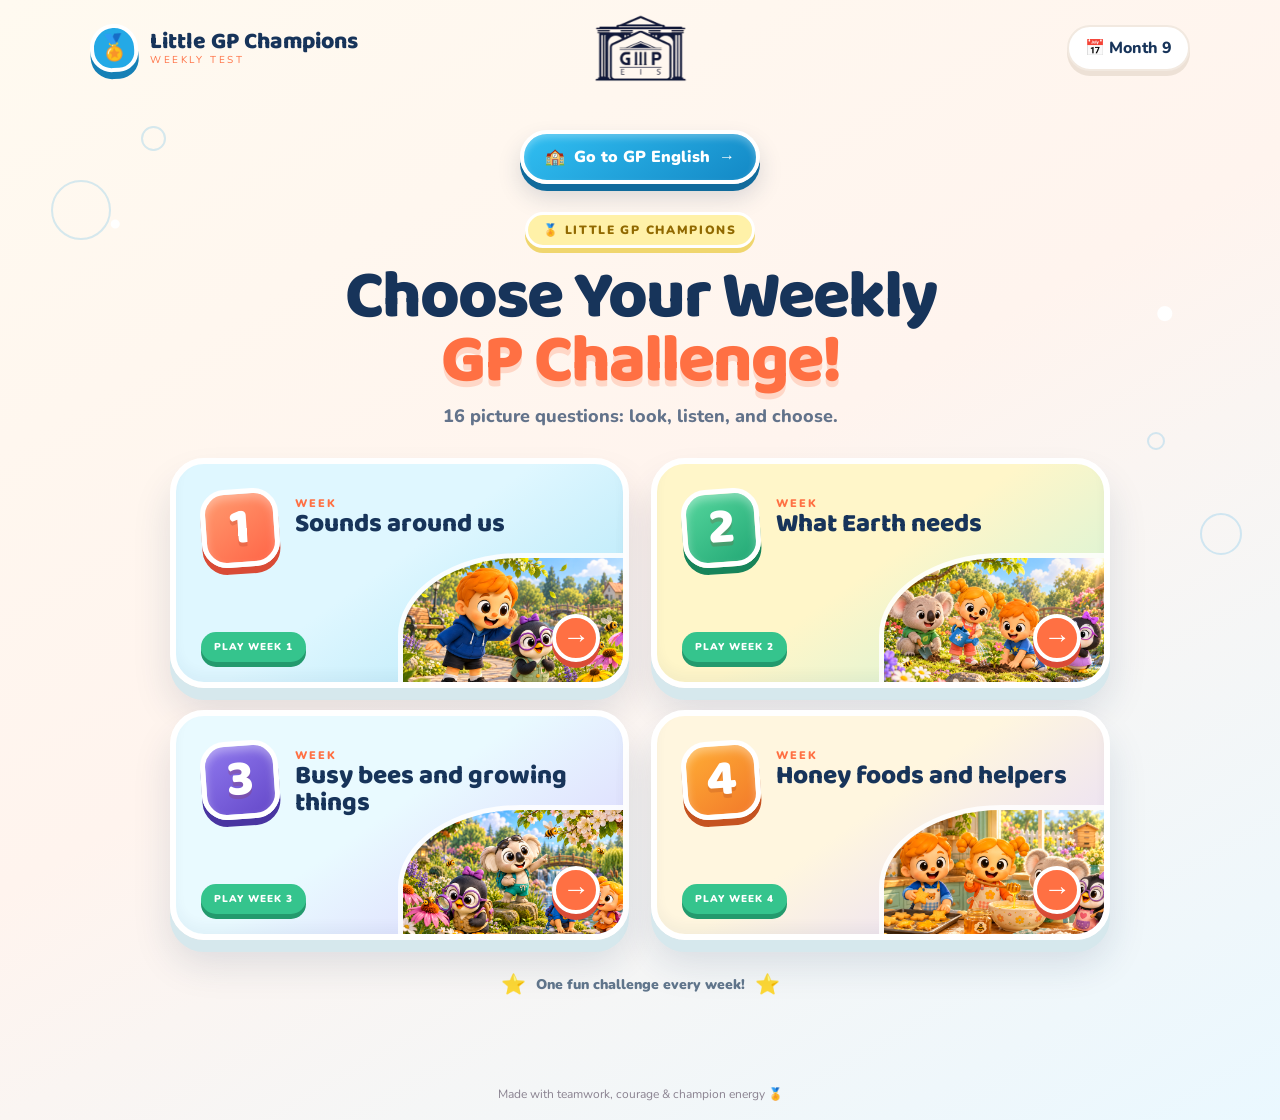
==== commit 4eb814ec: "Use the correct GP English return destination for each level" ====
--- a/reports/level-b/index.html
+++ b/reports/level-b/index.html
@@ -24,7 +24,7 @@
     </header>
 
     <section id="week-select" class="screen week-select-screen active" aria-labelledby="week-select-title">
-      <a class="gp-english-link" href="https://www.gpeisenglish.com/copy-of-level-a-weekly-08">
+      <a class="gp-english-link" href="https://www.gpeisenglish.com/copy-of-level-b-weekly-08">
         <span aria-hidden="true">🏫</span> Go to GP English <span aria-hidden="true">→</span>
       </a>
       <div class="week-select-heading">
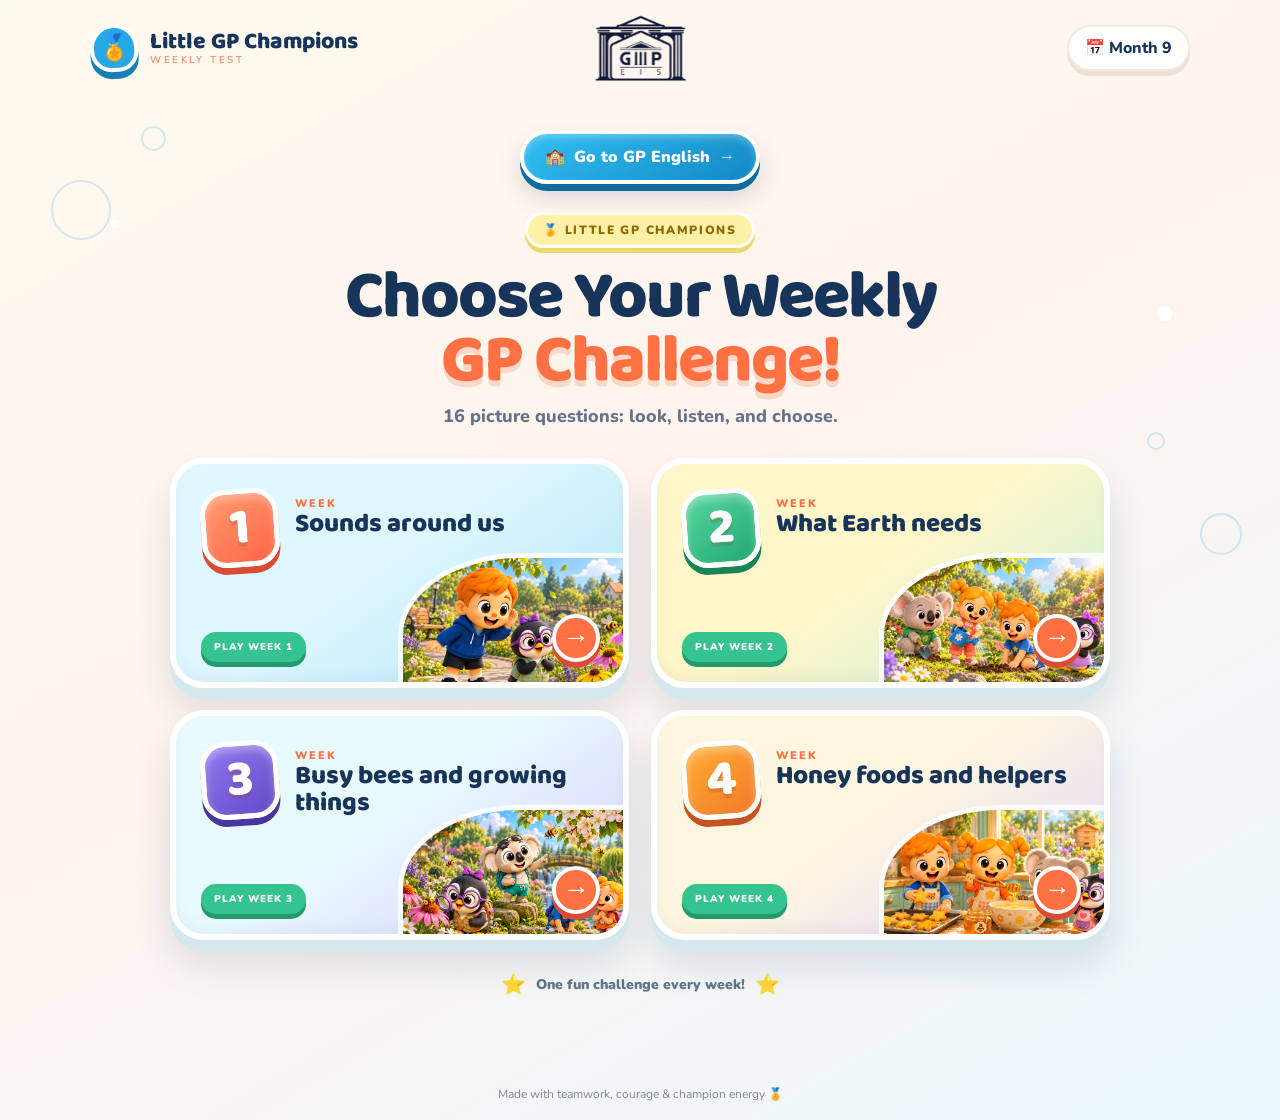
==== commit 83c45edb: "Use production playback for remaining Month 9 videos" ====
--- a/reports/level-b/index.html
+++ b/reports/level-b/index.html
@@ -173,7 +173,7 @@
           <span class="drop-hint">Drag or tap an item to dress your GP Friend</span>
           <div class="character-stage">
             <img id="dressup-character" alt="GP Friend dress-up preview" loading="lazy" decoding="async" />
-            <video id="dressup-celebration-video" class="dressup-video" playsinline preload="metadata" aria-label="Dress-up celebration animation" hidden></video>
+            <video id="dressup-celebration-video" class="dressup-video" playsinline preload="none" data-stream-lesson="report-dressup" aria-label="Dress-up celebration animation" hidden></video>
           </div>
           <div id="dressup-status" class="dressup-status" role="status" aria-live="polite">Choose your first unlocked item.</div>
           <button id="replay-clip" class="secondary-btn replay-clip" type="button" hidden>▶ Replay clip</button>
@@ -191,11 +191,12 @@
       </div>
     </div>
   </div>
+  <link rel="stylesheet" href="../../apps/shared/stream-player.css?v=d7e857f8fe36"><script src="../../apps/shared/vendor/hls-1.7.3.min.js?v=a12e7ee1cd64"></script><script src="../../apps/shared/stream-media.js?v=151a0c2eee8b"></script><script src="../../apps/shared/stream-player.js?v=99e993da6cfd"></script>
   <script src="report-period.js?v=c4a3de1f02"></script>
   <script src="assets/reused/vendor/html2canvas.min.js"></script>
   <script src="questions-month9.js?v=0c6ebce9d2"></script>
   <script src="dressup-month9.js?v=d7c10f70e8"></script>
   <script src="../shared/recorded-narration.js?v=ee9c266592"></script>
-  <script src="script.js?v=e6eae04d52"></script>
+  <script src="script.js?v=84b2d32b94c1"></script>
 </body>
 </html>
--- a/apps/shared/stream-player.css
+++ b/apps/shared/stream-player.css
@@ -0,0 +1,20 @@
+.gp-stream-notice {
+  display: flex;
+  align-items: center;
+  justify-content: center;
+  flex-wrap: wrap;
+  gap: 10px;
+  padding: 10px;
+  color: #174b65;
+  background: #edf9ff;
+  font: 600 15px/1.4 system-ui, sans-serif;
+}
+.gp-stream-notice button {
+  padding: 8px 14px;
+  border: 2px solid #2785a0;
+  border-radius: 999px;
+  background: white;
+  color: #174b65;
+  font: inherit;
+  cursor: pointer;
+}
